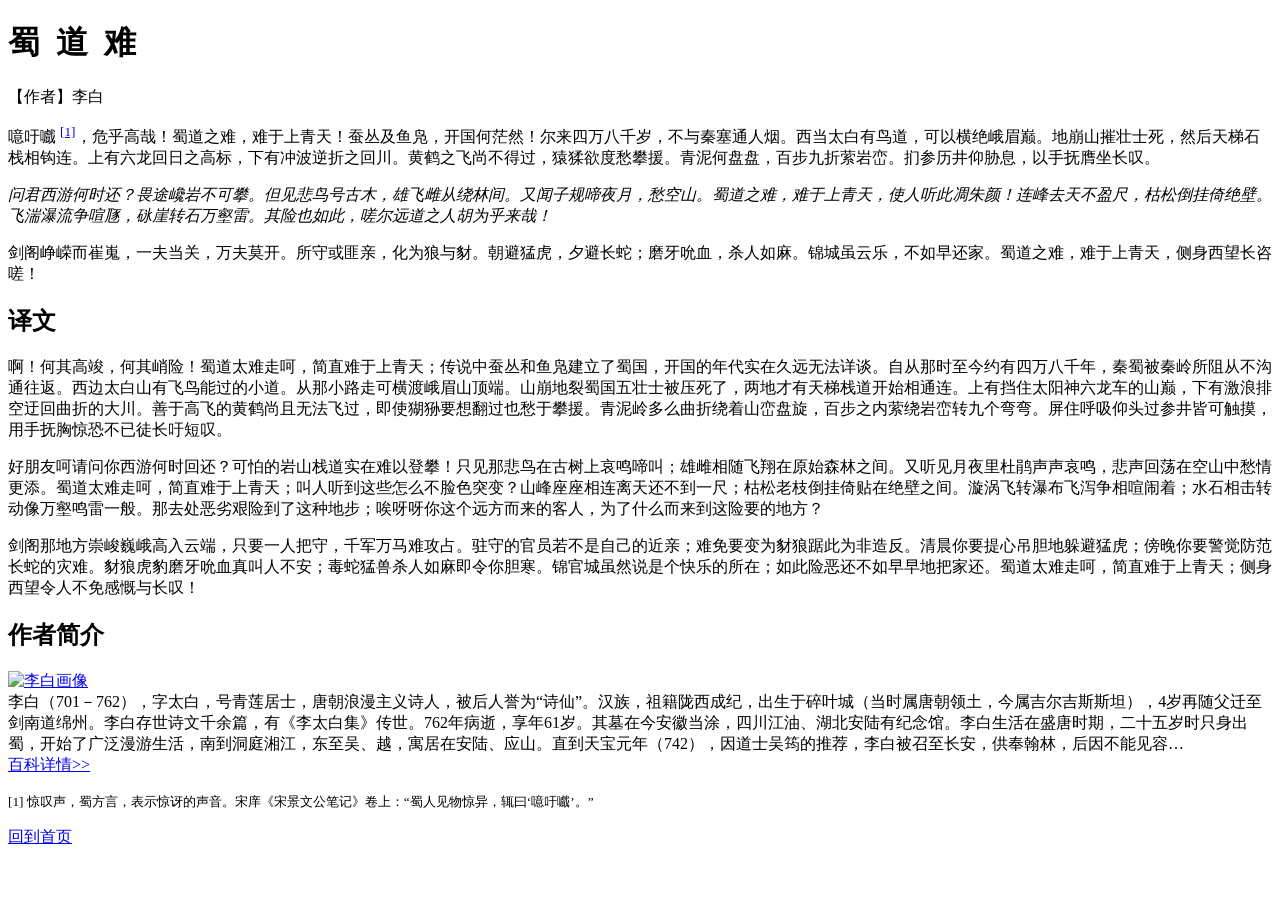
==== index.html @ 838684e8 "Create index.html with poem and author details Added a new HTML file containing the poem '蜀道难' by 李白" ====
<!DOCTYPE html>
<html lang="zh-CN">
<head>
    <meta charset="UTF-8">
    <title>蜀道难</title>
</head>
<body>
    <a id="top"></a>
    <h1>蜀&nbsp;&nbsp;道&nbsp;&nbsp;难</h1>
    <p>【作者】李白</p>
    <p>
        噫吁嚱
        <sup><a href="#footnote1">[1]</a></sup>，危乎高哉！蜀道之难，难于上青天！蚕丛及鱼凫，开国何茫然！尔来四万八千岁，不与秦塞通人烟。西当太白有鸟道，可以横绝峨眉巅。地崩山摧壮士死，然后天梯石栈相钩连。上有六龙回日之高标，下有冲波逆折之回川。黄鹤之飞尚不得过，猿猱欲度愁攀援。青泥何盘盘，百步九折萦岩峦。扪参历井仰胁息，以手抚膺坐长叹。
    </p>
    <p>
        <i>问君西游何时还？畏途巉岩不可攀。但见悲鸟号古木，雄飞雌从绕林间。又闻子规啼夜月，愁空山。蜀道之难，难于上青天，使人听此凋朱颜！连峰去天不盈尺，枯松倒挂倚绝壁。飞湍瀑流争喧豗，砯崖转石万壑雷。其险也如此，嗟尔远道之人胡为乎来哉！</i>
    </p>
    <p>
        剑阁峥嵘而崔嵬，一夫当关，万夫莫开。所守或匪亲，化为狼与豺。朝避猛虎，夕避长蛇；磨牙吮血，杀人如麻。锦城虽云乐，不如早还家。蜀道之难，难于上青天，侧身西望长咨嗟！
    </p>
    <h2>译文</h2>
    <p>
        啊！何其高竣，何其峭险！蜀道太难走呵，简直难于上青天；传说中蚕丛和鱼凫建立了蜀国，开国的年代实在久远无法详谈。自从那时至今约有四万八千年，秦蜀被秦岭所阻从不沟通往返。西边太白山有飞鸟能过的小道。从那小路走可横渡峨眉山顶端。山崩地裂蜀国五壮士被压死了，两地才有天梯栈道开始相通连。上有挡住太阳神六龙车的山巅，下有激浪排空迂回曲折的大川。善于高飞的黄鹤尚且无法飞过，即使猢狲要想翻过也愁于攀援。青泥岭多么曲折绕着山峦盘旋，百步之内萦绕岩峦转九个弯弯。屏住呼吸仰头过参井皆可触摸，用手抚胸惊恐不已徒长吁短叹。
    </p>
    <p>
        好朋友呵请问你西游何时回还？可怕的岩山栈道实在难以登攀！只见那悲鸟在古树上哀鸣啼叫；雄雌相随飞翔在原始森林之间。又听见月夜里杜鹃声声哀鸣，悲声回荡在空山中愁情更添。蜀道太难走呵，简直难于上青天；叫人听到这些怎么不脸色突变？山峰座座相连离天还不到一尺；枯松老枝倒挂倚贴在绝壁之间。漩涡飞转瀑布飞泻争相喧闹着；水石相击转动像万壑鸣雷一般。那去处恶劣艰险到了这种地步；唉呀呀你这个远方而来的客人，为了什么而来到这险要的地方？
    </p>
    <p>
        剑阁那地方崇峻巍峨高入云端，只要一人把守，千军万马难攻占。驻守的官员若不是自己的近亲；难免要变为豺狼踞此为非造反。清晨你要提心吊胆地躲避猛虎；傍晚你要警觉防范长蛇的灾难。豺狼虎豹磨牙吮血真叫人不安；毒蛇猛兽杀人如麻即令你胆寒。锦官城虽然说是个快乐的所在；如此险恶还不如早早地把家还。蜀道太难走呵，简直难于上青天；侧身西望令人不免感慨与长叹！
    </p>
    <h2>作者简介</h2>
    <p>
        <a href="https://baike.baidu.com/item/%E6%9D%8E%E7%99%BD/1043?fr=kg_hanyu" target="_blank">
            <img src="portrait.jpg" alt="李白画像">
        </a>
        <br>
        李白（701－762），字太白，号青莲居士，唐朝浪漫主义诗人，被后人誉为“诗仙”。汉族，祖籍陇西成纪，出生于碎叶城（当时属唐朝领土，今属吉尔吉斯斯坦），4岁再随父迁至剑南道绵州。李白存世诗文千余篇，有《李太白集》传世。762年病逝，享年61岁。其墓在今安徽当涂，四川江油、湖北安陆有纪念馆。李白生活在盛唐时期，二十五岁时只身出蜀，开始了广泛漫游生活，南到洞庭湘江，东至吴、越，寓居在安陆、应山。直到天宝元年（742），因道士吴筠的推荐，李白被召至长安，供奉翰林，后因不能见容…
        <br>
        <a href="https://baike.baidu.com/item/%E6%9D%8E%E7%99%BD/1043?fr=kg_hanyu" target="_blank">百科详情&gt;&gt;</a>
    </p>
    <p id="footnote1">
        <small>[1] 惊叹声，蜀方言，表示惊讶的声音。宋庠《宋景文公笔记》卷上：“蜀人见物惊异，辄曰‘噫吁嚱’。”</small>
    </p>
    <p>
        <a href="#top">回到首页</a>
    </p>

</body>
</html>
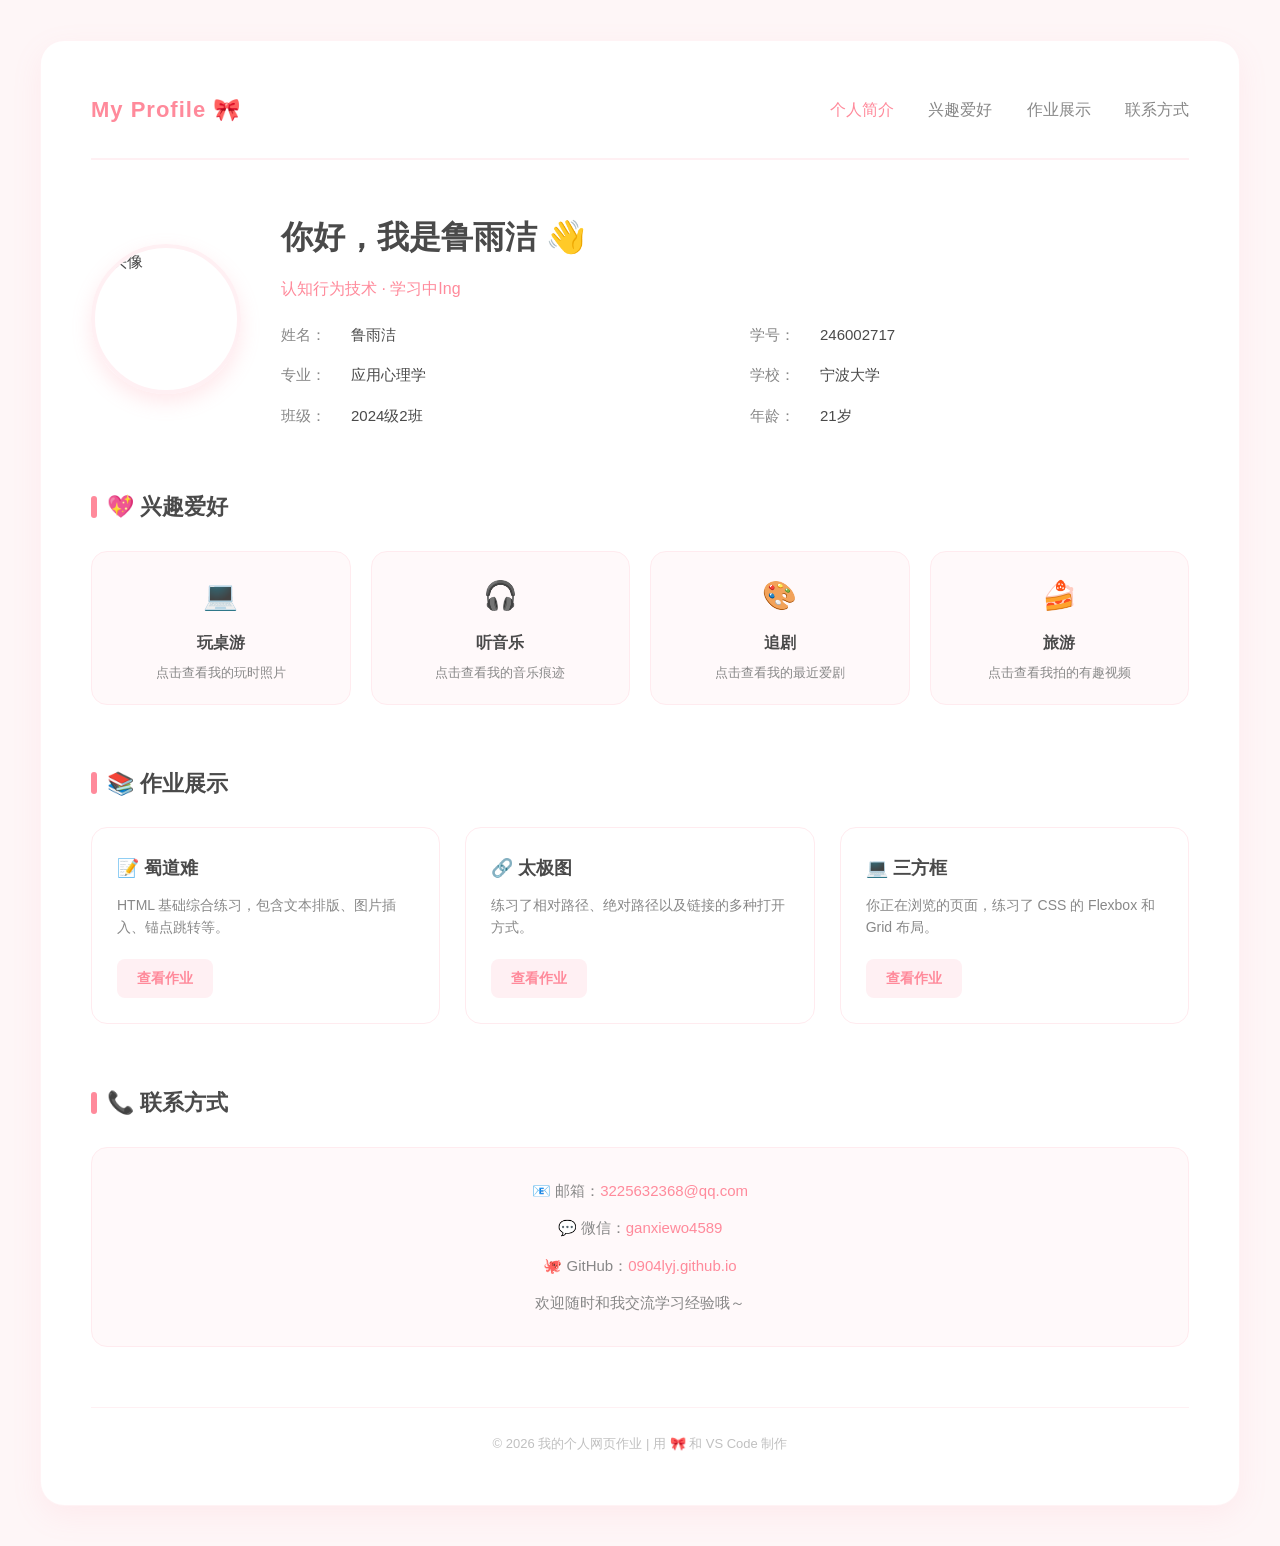
==== commit b4256299: "Add files via upload" ====
--- a/index.html
+++ b/index.html
@@ -1,49 +1,162 @@
-<!DOCTYPE html>
-<html lang="zh-CN">
-<head>
-    <meta charset="UTF-8">
-    <title>蜀道难</title>
-</head>
-<body>
-    <a id="top"></a>
-    <h1>蜀&nbsp;&nbsp;道&nbsp;&nbsp;难</h1>
-    <p>【作者】李白</p>
-    <p>
-        噫吁嚱
-        <sup><a href="#footnote1">[1]</a></sup>，危乎高哉！蜀道之难，难于上青天！蚕丛及鱼凫，开国何茫然！尔来四万八千岁，不与秦塞通人烟。西当太白有鸟道，可以横绝峨眉巅。地崩山摧壮士死，然后天梯石栈相钩连。上有六龙回日之高标，下有冲波逆折之回川。黄鹤之飞尚不得过，猿猱欲度愁攀援。青泥何盘盘，百步九折萦岩峦。扪参历井仰胁息，以手抚膺坐长叹。
-    </p>
-    <p>
-        <i>问君西游何时还？畏途巉岩不可攀。但见悲鸟号古木，雄飞雌从绕林间。又闻子规啼夜月，愁空山。蜀道之难，难于上青天，使人听此凋朱颜！连峰去天不盈尺，枯松倒挂倚绝壁。飞湍瀑流争喧豗，砯崖转石万壑雷。其险也如此，嗟尔远道之人胡为乎来哉！</i>
-    </p>
-    <p>
-        剑阁峥嵘而崔嵬，一夫当关，万夫莫开。所守或匪亲，化为狼与豺。朝避猛虎，夕避长蛇；磨牙吮血，杀人如麻。锦城虽云乐，不如早还家。蜀道之难，难于上青天，侧身西望长咨嗟！
-    </p>
-    <h2>译文</h2>
-    <p>
-        啊！何其高竣，何其峭险！蜀道太难走呵，简直难于上青天；传说中蚕丛和鱼凫建立了蜀国，开国的年代实在久远无法详谈。自从那时至今约有四万八千年，秦蜀被秦岭所阻从不沟通往返。西边太白山有飞鸟能过的小道。从那小路走可横渡峨眉山顶端。山崩地裂蜀国五壮士被压死了，两地才有天梯栈道开始相通连。上有挡住太阳神六龙车的山巅，下有激浪排空迂回曲折的大川。善于高飞的黄鹤尚且无法飞过，即使猢狲要想翻过也愁于攀援。青泥岭多么曲折绕着山峦盘旋，百步之内萦绕岩峦转九个弯弯。屏住呼吸仰头过参井皆可触摸，用手抚胸惊恐不已徒长吁短叹。
-    </p>
-    <p>
-        好朋友呵请问你西游何时回还？可怕的岩山栈道实在难以登攀！只见那悲鸟在古树上哀鸣啼叫；雄雌相随飞翔在原始森林之间。又听见月夜里杜鹃声声哀鸣，悲声回荡在空山中愁情更添。蜀道太难走呵，简直难于上青天；叫人听到这些怎么不脸色突变？山峰座座相连离天还不到一尺；枯松老枝倒挂倚贴在绝壁之间。漩涡飞转瀑布飞泻争相喧闹着；水石相击转动像万壑鸣雷一般。那去处恶劣艰险到了这种地步；唉呀呀你这个远方而来的客人，为了什么而来到这险要的地方？
-    </p>
-    <p>
-        剑阁那地方崇峻巍峨高入云端，只要一人把守，千军万马难攻占。驻守的官员若不是自己的近亲；难免要变为豺狼踞此为非造反。清晨你要提心吊胆地躲避猛虎；傍晚你要警觉防范长蛇的灾难。豺狼虎豹磨牙吮血真叫人不安；毒蛇猛兽杀人如麻即令你胆寒。锦官城虽然说是个快乐的所在；如此险恶还不如早早地把家还。蜀道太难走呵，简直难于上青天；侧身西望令人不免感慨与长叹！
-    </p>
-    <h2>作者简介</h2>
-    <p>
-        <a href="https://baike.baidu.com/item/%E6%9D%8E%E7%99%BD/1043?fr=kg_hanyu" target="_blank">
-            <img src="portrait.jpg" alt="李白画像">
-        </a>
-        <br>
-        李白（701－762），字太白，号青莲居士，唐朝浪漫主义诗人，被后人誉为“诗仙”。汉族，祖籍陇西成纪，出生于碎叶城（当时属唐朝领土，今属吉尔吉斯斯坦），4岁再随父迁至剑南道绵州。李白存世诗文千余篇，有《李太白集》传世。762年病逝，享年61岁。其墓在今安徽当涂，四川江油、湖北安陆有纪念馆。李白生活在盛唐时期，二十五岁时只身出蜀，开始了广泛漫游生活，南到洞庭湘江，东至吴、越，寓居在安陆、应山。直到天宝元年（742），因道士吴筠的推荐，李白被召至长安，供奉翰林，后因不能见容…
-        <br>
-        <a href="https://baike.baidu.com/item/%E6%9D%8E%E7%99%BD/1043?fr=kg_hanyu" target="_blank">百科详情&gt;&gt;</a>
-    </p>
-    <p id="footnote1">
-        <small>[1] 惊叹声，蜀方言，表示惊讶的声音。宋庠《宋景文公笔记》卷上：“蜀人见物惊异，辄曰‘噫吁嚱’。”</small>
-    </p>
-    <p>
-        <a href="#top">回到首页</a>
-    </p>
-
-</body>
-</html>
+<!DOCTYPE html>
+<html lang="zh-CN">
+<head>
+    <meta charset="UTF-8">
+    <meta name="viewport" content="width=device-width, initial-scale=1.0">
+    <title>我的个人主页 🎀</title>
+    <link rel="stylesheet" href="style.css">
+    <link rel="stylesheet" href="profile.css">
+    <link rel="stylesheet" href="hobbies.css">
+    <link rel="stylesheet" href="homework.css">
+    <link rel="stylesheet" href="contact.css">
+</head>
+<body>
+    <div class="container">
+        <nav>
+            <div class="logo">My Profile 🎀</div>
+            <div class="nav-links">
+                <a href="#profile" class="active">个人简介</a>
+                <a href="#hobbies">兴趣爱好</a>
+                <a href="#homework">作业展示</a>
+                <a href="#contact">联系方式</a>
+            </div>
+        </nav>
+
+        <!-- 1. 个人简介 -->
+        <div class="profile-section" id="profile">
+            <img src="avatar.jpg" alt="头像" class="avatar">
+            <div class="profile-info">
+                <h1>你好，我是鲁雨洁 👋</h1>
+                <div class="subtitle">认知行为技术 · 学习中Ing</div>
+                <!-- 基本信息 -->
+                <div class="info-grid">
+                    <div class="info-item"><span>姓名：</span>鲁雨洁</div>
+                    <div class="info-item"><span>学号：</span>246002717</div>
+                    <div class="info-item"><span>专业：</span>应用心理学</div>
+                    <div class="info-item"><span>学校：</span>宁波大学</div>
+                    <div class="info-item"><span>班级：</span>2024级2班</div>
+                    <div class="info-item"><span>年龄：</span>21岁</div>
+                </div>
+            </div>
+        </div>
+
+        <!-- 2. 兴趣爱好 -->
+        <div class="hobbies-section" id="hobbies">
+            <h2 class="section-title">💖 兴趣爱好</h2>
+            <div class="hobby-grid">
+                <!-- 注意：这里的 onclick 改成了 openModal('xxx') 这种写法 -->
+                <div class="hobby-card" onclick="openModal('img1')">
+                    <span class="hobby-icon">💻</span>
+                    <h3>玩桌游</h3>
+                    <p>点击查看我的玩时照片</p>
+                </div>
+                <div class="hobby-card" onclick="openModal('img2')">
+                    <span class="hobby-icon">🎧</span>
+                    <h3>听音乐</h3>
+                    <p>点击查看我的音乐痕迹</p>
+                </div>
+                <div class="hobby-card" onclick="openModal('img3')">
+                    <span class="hobby-icon">🎨</span>
+                    <h3>追剧</h3>
+                    <p>点击查看我的最近爱剧</p>
+                </div>
+                <!-- 视频弹窗 -->
+                <div class="hobby-card" onclick="openModal('video4')">
+                    <span class="hobby-icon">🍰</span>
+                    <h3>旅游</h3>
+                    <p>点击查看我拍的有趣视频</p>
+                </div>
+            </div>
+        </div>
+
+        <!-- 3. 作业展示 -->
+        <div class="homework-section" id="homework">
+            <h2 class="section-title">📚 作业展示</h2>
+            <div class="homework-grid">
+                <div class="homework-card">
+                    <h3>📝 蜀道难</h3>
+                    <p>HTML 基础综合练习，包含文本排版、图片插入、锚点跳转等。</p>
+                    <a href="练习文本-蜀道难.html" class="btn">查看作业</a>
+                </div>
+                <div class="homework-card">
+                    <h3>🔗 太极图</h3>
+                    <p>练习了相对路径、绝对路径以及链接的多种打开方式。</p>
+                    <a href="04.html" class="btn">查看作业</a>
+                </div>
+                <div class="homework-card">
+                    <h3>💻 三方框</h3>
+                    <p>你正在浏览的页面，练习了 CSS 的 Flexbox 和 Grid 布局。</p>
+                    <a href="02.html" class="btn">查看作业</a>
+                </div>
+            </div>
+        </div>
+
+        <!-- 4. 联系方式 -->
+        <div class="contact-section" id="contact">
+            <h2 class="section-title">📞 联系方式</h2>
+            <div class="contact-box">
+                <p>📧 邮箱：<a href="mailto:3225632368@qq.com" class="contact-link">3225632368@qq.com</a></p>
+                <p>💬 微信：<span class="contact-link">ganxiewo4589</span></p>
+                <p>🐙 GitHub：<a href="https://0904lyj.github.io" target="_blank" class="contact-link">0904lyj.github.io</a></p>
+                <p class="contact-note">欢迎随时和我交流学习经验哦～</p>
+            </div>
+        </div>
+
+        <!-- 底部 -->
+        <footer>
+            <p>© 2026 我的个人网页作业 | 用 🎀 和 VS Code 制作</p>
+        </footer>
+
+    </div>
+
+    <!-- 1. 图片弹窗 (玩桌游) -->
+    <div id="img1" class="modal-overlay" onclick="closeModal('img1')">
+        <div class="modal-content">
+            <p>点击空白处关闭</p>
+        </div>
+    </div>
+
+    <!-- 2. 图片弹窗 (听音乐) -->
+    <div id="img2" class="modal-overlay" onclick="closeModal('img2')">
+        <div class="modal-content">
+            <img src="hobby2.jpg" alt="听音乐">
+            <p>点击空白处关闭</p>
+        </div>
+    </div>
+
+    <!-- 3. 图片弹窗 (追剧) -->
+    <div id="img3" class="modal-overlay" onclick="closeModal('img3')">
+        <div class="modal-content">
+            <img src="hobby3.jpg" alt="追剧">
+            <p>点击空白处关闭</p>
+        </div>
+    </div>
+
+    <!-- 4. 视频弹窗 (旅游) -->
+    <div id="video4" class="modal-overlay" onclick="closeModal('video4')">
+        <div class="modal-content" onclick="event.stopPropagation()">
+            <video id="travelVideo" src="travel.mp4" controls></video>
+            <p>点击空白处关闭</p>
+        </div>
+    </div>
+
+    <script>
+        // 打开弹窗
+        function openModal(id) {
+            document.getElementById(id).style.display = 'flex';
+        }
+        
+        // 关闭弹窗
+        function closeModal(id) {
+            document.getElementById(id).style.display = 'none';
+            
+            if (id === 'video4') {
+                const video = document.getElementById('travelVideo');
+                video.pause();
+                video.currentTime = 0;
+            }
+        }
+    </script>
+
+</body>
+</html>
--- a/style.css
+++ b/style.css
@@ -0,0 +1,73 @@
+/* 全局重置和基础变量 */
+* { margin: 0; padding: 0; box-sizing: border-box; }
+
+:root {
+    --primary-pink: #FF8A9B;
+    --bg-pink: #FEF6F7;
+    --card-bg: #FFFFFF;
+    --text-main: #4A4A4A;
+    --text-light: #888888;
+    --shadow: 0 10px 30px rgba(255, 138, 155, 0.1);
+}
+
+body {
+    background-color: var(--bg-pink);
+    color: var(--text-main);
+    font-family: -apple-system, BlinkMacSystemFont, "PingFang SC", "Microsoft YaHei", sans-serif;
+    line-height: 1.7;
+    padding: 40px 20px;
+    min-height: 100vh;
+}
+
+.container {
+    max-width: 1200px;
+    margin: 0 auto;
+    background-color: var(--card-bg);
+    border-radius: 24px;
+    box-shadow: var(--shadow);
+    padding: 50px;
+    border: 1px solid rgba(255, 138, 155, 0.1);
+}
+
+/* 顶部导航栏 */
+nav {
+    display: flex;
+    justify-content: space-between;
+    align-items: center;
+    padding-bottom: 30px;
+    border-bottom: 2px solid #FFF0F3;
+    margin-bottom: 50px;
+}
+
+.logo { font-size: 22px; font-weight: 700; color: var(--primary-pink); letter-spacing: 1px; }
+
+.nav-links a {
+    text-decoration: none; color: var(--text-light); margin-left: 30px;
+    font-weight: 500; transition: color 0.3s;
+}
+
+.nav-links a:hover, .nav-links a.active { color: var(--primary-pink); }
+
+/* 通用区块标题 */
+.section-title {
+    font-size: 22px; font-weight: 600; margin-bottom: 25px;
+    display: flex; align-items: center; gap: 10px;
+}
+
+.section-title::before {
+    content: ""; display: inline-block; width: 6px; height: 22px;
+    background-color: var(--primary-pink); border-radius: 4px;
+}
+
+/* 底部版权 */
+footer {
+    margin-top: 60px; text-align: center; color: #C0C0C0;
+    font-size: 13px; border-top: 1px solid #FFF0F3; padding-top: 25px;
+}
+
+/* 手机端适配 */
+@media (max-width: 768px) {
+    .container { padding: 30px 20px; }
+    .nav-links { display: flex; flex-wrap: wrap; justify-content: center; gap: 15px; }
+    .nav-links a { margin-left: 0; }
+}
--- a/profile.css
+++ b/profile.css
@@ -0,0 +1,44 @@
+.profile-section {
+    display: flex;
+    align-items: center;
+    gap: 40px;
+    margin-bottom: 60px;
+}
+
+.avatar {
+    width: 150px; height: 150px; border-radius: 50%;
+    object-fit: cover; border: 4px solid #FFF0F3;
+    box-shadow: 0 8px 20px rgba(255, 138, 155, 0.2);
+    flex-shrink: 0;
+}
+
+.profile-info { flex: 1; }
+
+.profile-info h1 {
+    font-size: 32px; font-weight: 600;
+    margin-bottom: 10px; color: var(--text-main);
+}
+
+.profile-info .subtitle {
+    color: var(--primary-pink); font-size: 16px;
+    font-weight: 500; margin-bottom: 20px;
+}
+
+.info-grid {
+    display: grid;
+    grid-template-columns: repeat(2, 1fr);
+    gap: 15px 30px;
+}
+
+.info-item {
+    display: flex; align-items: center;
+    gap: 10px; font-size: 15px; color: var(--text-main);
+}
+
+.info-item span { color: var(--text-light); min-width: 60px; }
+
+/* 手机端个人简介适配 */
+@media (max-width: 768px) {
+    .profile-section { flex-direction: column; text-align: center; gap: 20px; }
+    .info-grid { grid-template-columns: 1fr; text-align: left; }
+}
--- a/hobbies.css
+++ b/hobbies.css
@@ -0,0 +1,74 @@
+.hobbies-section { margin-bottom: 60px; }
+
+.hobby-grid {
+    display: grid;
+    grid-template-columns: repeat(auto-fit, minmax(200px, 1fr));
+    gap: 20px;
+}
+
+.hobby-card {
+    background-color: #FFF9FA; border-radius: 16px; padding: 20px;
+    text-align: center; border: 1px solid #FFEBEF;
+    transition: transform 0.3s, box-shadow 0.3s;
+    cursor: pointer; /* 鼠标变小手 */
+}
+
+.hobby-card:hover {
+    transform: translateY(-5px);
+    box-shadow: 0 8px 20px rgba(255, 138, 155, 0.15);
+}
+
+.hobby-icon { font-size: 28px; margin-bottom: 10px; display: block; }
+.hobby-card h3 { font-size: 16px; font-weight: 600; margin-bottom: 5px; color: var(--text-main); }
+.hobby-card p { font-size: 13px; color: var(--text-light); }
+
+/* 半透明黑底遮罩层 */
+.modal-overlay {
+    display: none; 
+    position: fixed;
+    top: 0; left: 0; width: 100%; height: 100%;
+    background: rgba(0, 0, 0, 0.85); /* 背景改暗一点，更像看图软件 */
+    backdrop-filter: blur(5px); 
+    z-index: 9999; 
+    
+    display: none; /* 保持默认隐藏，JS控制显示为flex */
+    justify-content: center;
+    align-items: flex-start; /* 顶部对齐，防止大图被截断头部 */
+    overflow-y: auto; /* 允许垂直滚动 */
+    padding: 40px 0; /* 上下留出一点空隙 */
+}
+
+/* 2. 修改白色外框：去掉高度限制 */
+.modal-content {
+    background: rgba(255, 255, 255, 0.95);
+    padding: 20px;
+    border-radius: 20px;
+    text-align: center;
+    width: 85%; /* 让白框占据屏幕宽度的 85% */
+    max-width: 1200px; /* 最大宽度放得非常宽 */
+    margin: auto; /* 保证如果内容不够高时，依然居中 */
+    box-shadow: 0 20px 50px rgba(255, 138, 155, 0.4);
+}
+
+.modal-content img {
+    width: 100%; /* 填满白框宽度 */
+    height: auto; /* 高度根据宽度自动等比缩放，不再限制高度 */
+    border-radius: 12px;
+    display: block;
+    margin: 0 auto;
+}
+
+/* 4. 视频保持不变 */
+.modal-content video {
+    max-width: 100%;
+    max-height: 80vh;
+    border-radius: 12px;
+    outline: none;
+}
+
+.modal-content p {
+    margin-top: 15px;
+    color: var(--primary-pink);
+    font-size: 16px;
+    font-weight: bold;
+}
--- a/homework.css
+++ b/homework.css
@@ -0,0 +1,43 @@
+.homework-section { margin-bottom: 60px; }
+
+.homework-grid {
+    display: grid;
+    grid-template-columns: repeat(auto-fit, minmax(250px, 1fr));
+    gap: 25px;
+}
+
+.homework-card {
+    background-color: #FFFFFF;
+    border-radius: 16px;
+    padding: 25px;
+    border: 1px solid #FFEBEF;
+    transition: all 0.3s;
+    position: relative;
+    overflow: hidden;
+}
+
+.homework-card::before {
+    content: ""; position: absolute; top: 0; left: 0;
+    width: 100%; height: 4px; background-color: var(--primary-pink);
+    opacity: 0; transition: opacity 0.3s;
+}
+
+.homework-card:hover {
+    box-shadow: 0 10px 25px rgba(255, 138, 155, 0.15);
+    transform: translateY(-3px);
+}
+
+.homework-card:hover::before { opacity: 1; }
+
+.homework-card h3 { font-size: 18px; font-weight: 600; margin-bottom: 10px; color: var(--text-main); }
+
+.homework-card p { font-size: 14px; color: var(--text-light); margin-bottom: 20px; line-height: 1.6; }
+
+.btn {
+    display: inline-block; padding: 8px 20px;
+    background-color: #FFF0F3; color: var(--primary-pink);
+    text-decoration: none; border-radius: 8px;
+    font-size: 14px; font-weight: 600; transition: all 0.3s;
+}
+
+.btn:hover { background-color: var(--primary-pink); color: #fff; }
--- a/contact.css
+++ b/contact.css
@@ -0,0 +1,38 @@
+/* 联系方式板块外间距 */
+.contact-section { 
+    margin-bottom: 20px; 
+}
+
+/* 联系方式盒子 */
+.contact-box {
+    background-color: #FFF9FA;
+    border-radius: 16px;
+    padding: 30px;
+    text-align: center;
+    border: 1px solid #FFEBEF;
+}
+
+/* 每一行文字 */
+.contact-box p { 
+    margin-bottom: 12px; 
+    font-size: 15px; 
+    color: var(--text-light); 
+}
+
+/* 最后一行去掉底部边距 */
+.contact-box p:last-child { 
+    margin-bottom: 0; 
+}
+
+/* 链接样式（粉色，悬停有下划线） */
+.contact-link {
+    color: var(--primary-pink);
+    text-decoration: none;
+    font-weight: 500;
+    transition: color 0.3s;
+}
+
+.contact-link:hover { 
+    color: #E55B6D; 
+    text-decoration: underline; 
+}
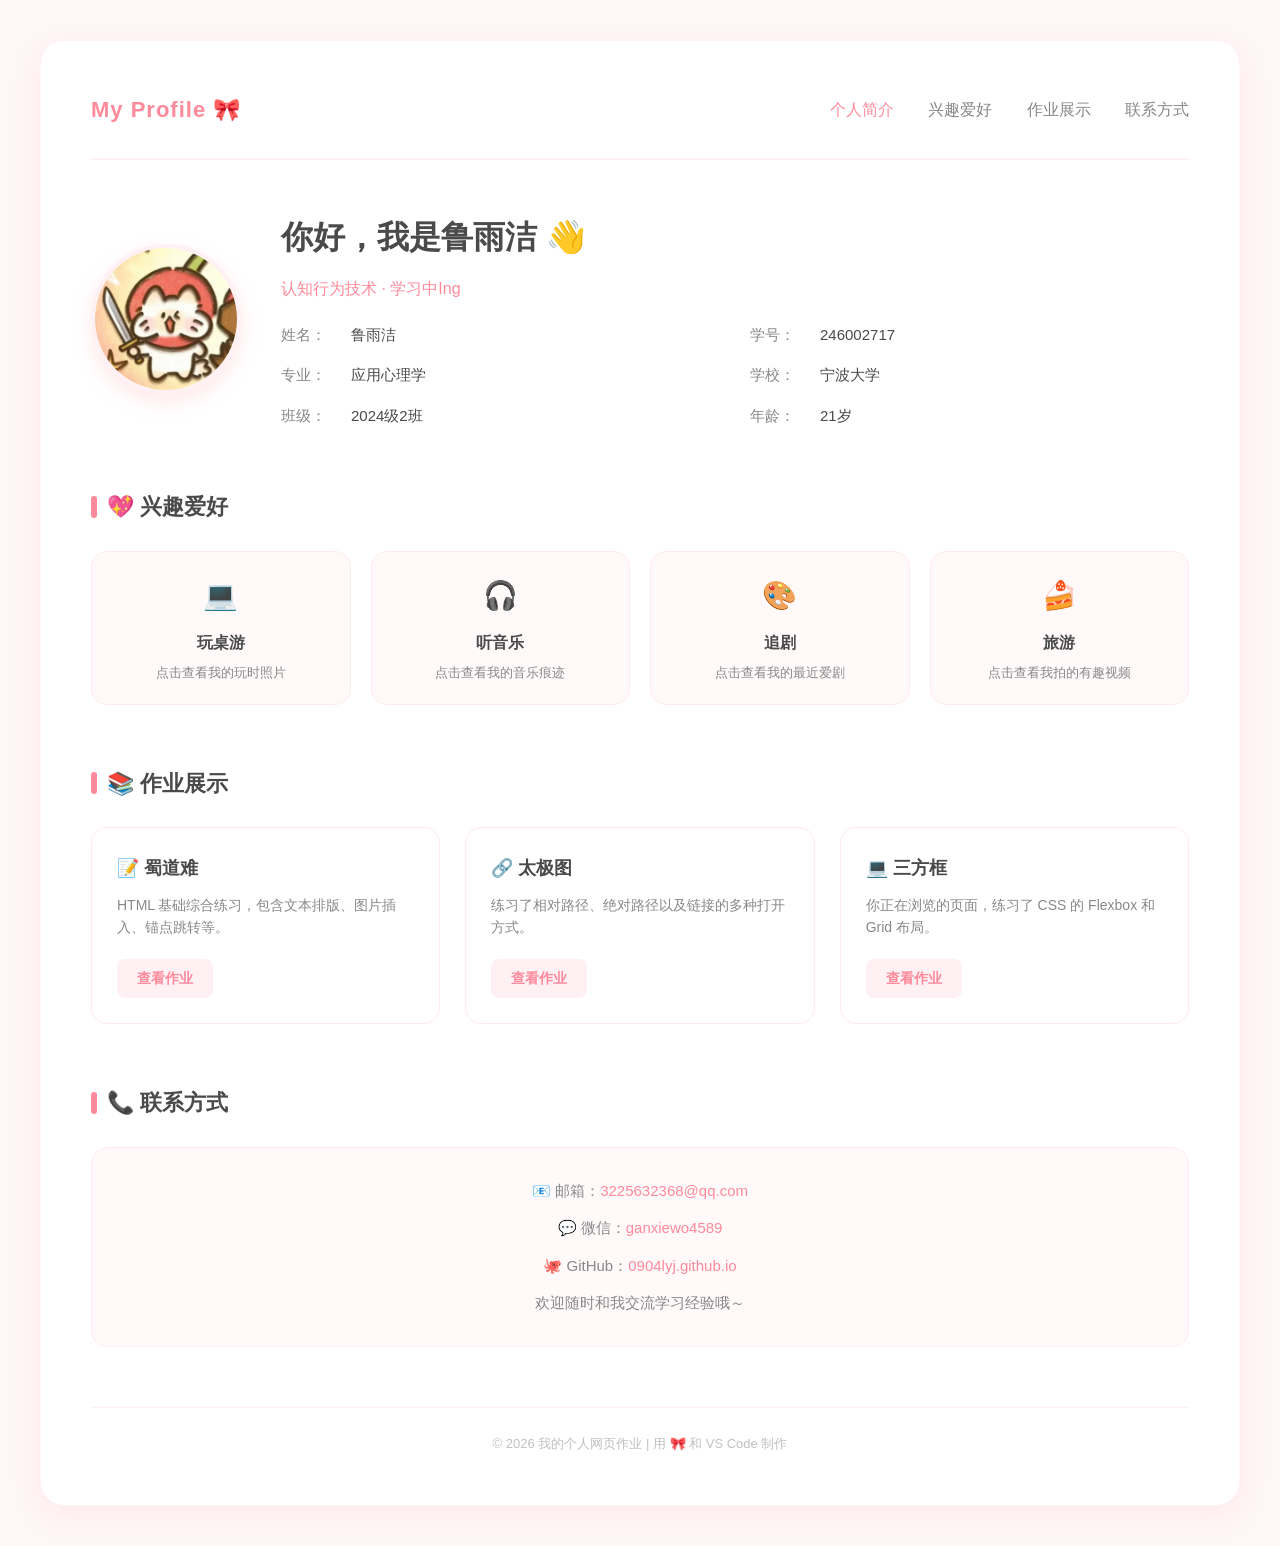
==== commit 06deb4e7: "Fix HTML encoding issues in index.html" ====
--- a/index.html
+++ b/index.html
@@ -112,6 +112,7 @@
     <!-- 1. 图片弹窗 (玩桌游) -->
     <div id="img1" class="modal-overlay" onclick="closeModal('img1')">
         <div class="modal-content">
+            <img src="hobby1.jpg" alt="玩桌游">
             <p>点击空白处关闭</p>
         </div>
     </div>
@@ -159,4 +160,4 @@
     </script>
 
 </body>
-</html>+</html>
